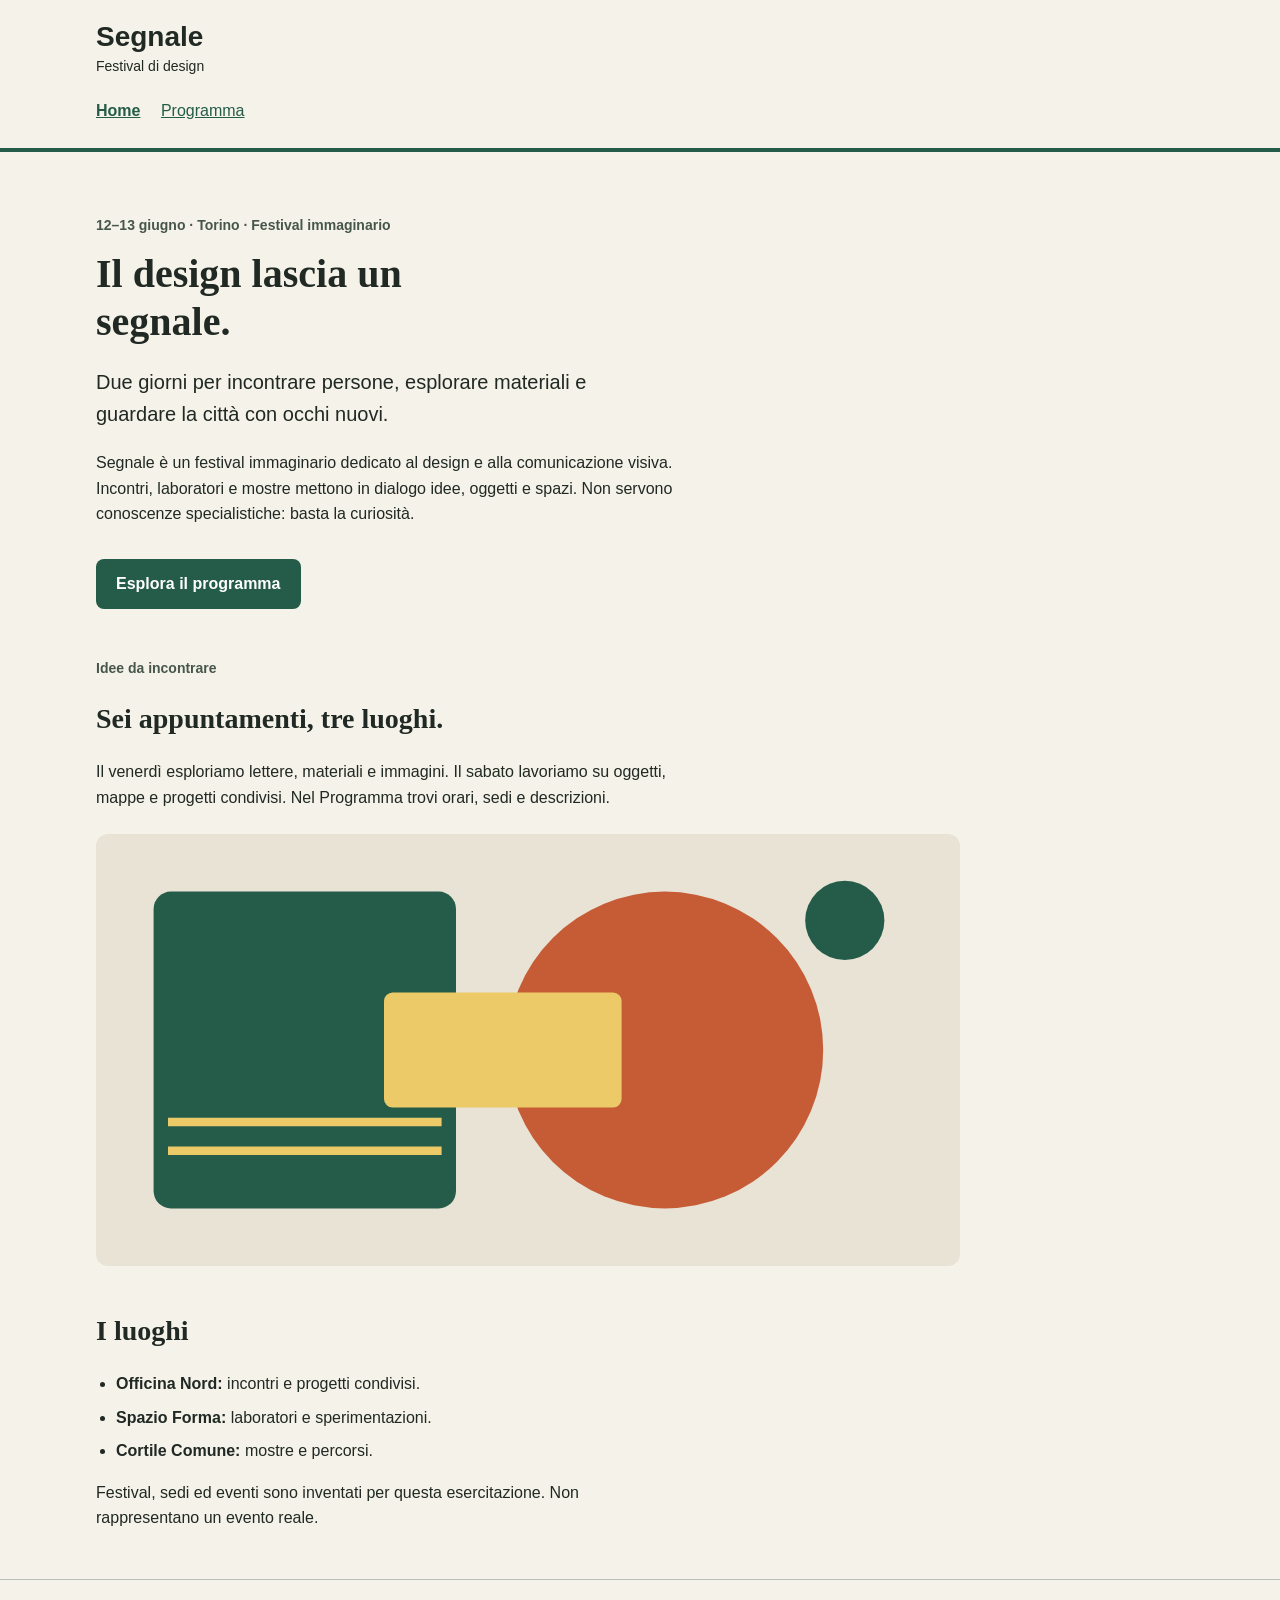
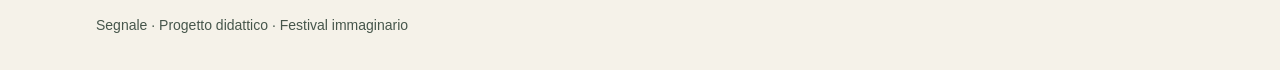
==== index.html @ 461329f4 "festival immaginario" ====
<!doctype html>
<html lang="it">
<head>
  <meta charset="utf-8">
  <meta name="viewport" content="width=device-width, initial-scale=1">
  <title>Segnale — Festival di design</title>
  <link rel="stylesheet" href="style.css">
</head>
<body>
  <a class="skip-link" href="#contenuto">Vai al contenuto</a>
  <header class="site-header">
    <div class="container">
      <a class="brand" href="index.html">Segnale<span>Festival di design</span></a>
      <nav aria-label="Navigazione principale">
        <a href="index.html" aria-current="page">Home</a>
        <!-- Da completare: collegare questa voce alla pagina Programma. -->
        <a href="programma.html">Programma</a>
      </nav>
    </div>
  </header>

  <main id="contenuto" class="container">
    <section class="intro" aria-labelledby="titolo-home">
      <p class="eyebrow">12–13 giugno · Torino · Festival immaginario</p>
      <h1 id="titolo-home">Il design lascia un segnale.</h1>
      <p class="lead">Due giorni per incontrare persone, esplorare materiali e guardare la città con occhi nuovi.</p>
      <p class="reading-text">Segnale è un festival immaginario dedicato al design e alla comunicazione visiva. Incontri, laboratori e mostre mettono in dialogo idee, oggetti e spazi. Non servono conoscenze specialistiche: basta la curiosità.</p>
      <!-- Da completare: anche questo collegamento deve aprire il Programma. -->
      <a class="button-link" href="programma.html">Esplora il programma</a>
    </section>

    <section class="content-section" aria-labelledby="titolo-festival">
      <p class="eyebrow">Idee da incontrare</p>
      <h2 id="titolo-festival">Sei appuntamenti, tre luoghi.</h2>
      <p class="reading-text">Il venerdì esploriamo lettere, materiali e immagini. Il sabato lavoriamo su oggetti, mappe e progetti condivisi. Nel Programma trovi orari, sedi e descrizioni.</p>
      <img class="festival-image" src="assets/festival.svg" alt="Composizione geometrica di cerchi e rettangoli nei colori del festival" width="1200" height="600">
    </section>

    <section class="content-section" aria-labelledby="titolo-luoghi">
      <h2 id="titolo-luoghi">I luoghi</h2>
      <ul class="venues">
        <li><strong>Officina Nord:</strong> incontri e progetti condivisi.</li>
        <li><strong>Spazio Forma:</strong> laboratori e sperimentazioni.</li>
        <li><strong>Cortile Comune:</strong> mostre e percorsi.</li>
      </ul>
      <p class="reading-text">Festival, sedi ed eventi sono inventati per questa esercitazione. Non rappresentano un evento reale.</p>
    </section>
  </main>

  <footer class="site-footer"><div class="container"><p>Segnale · Progetto didattico · Festival immaginario</p></div></footer>
</body>
</html>
---- style.css ----
/* Stile iniziale: tipografia, colori e variabili CSS sono già predisposti.
   Lavoreremo su collegamenti, CSS condiviso e disposizione delle schede. */

/* Scelte comuni: ogni regola usa var() per richiamarne il valore. */
:root {
  --colore-primario: #245c49;
  --colore-primario-scuro: #173f32;
  --colore-sfondo: #f5f2e9;
  --colore-testo: #202923;
  --font-testo: Arial, Helvetica, sans-serif;
  --font-titoli: Georgia, "Times New Roman", serif;
}

* {
  box-sizing: border-box;
}

body {
  margin: 0;
  background: var(--colore-sfondo);
  color: var(--colore-testo);
  font-family: var(--font-testo);
  font-size: 1rem;
  line-height: 1.6;
}

a {
  color: var(--colore-primario);
}

a:hover {
  text-decoration-thickness: 3px;
}

a:focus-visible {
  outline: 3px solid var(--colore-testo);
  outline-offset: 4px;
}

.container {
  width: 92%;
  max-width: 68rem;
  margin: 0 auto;
}

.site-header {
  padding: 1.25rem 0;
  border-bottom: 4px solid var(--colore-primario);
}

.brand {
  display: inline-block;
  color: var(--colore-testo);
  font-size: 1.75rem;
  font-weight: bold;
  line-height: 1.2;
  text-decoration: none;
}

.brand span {
  display: block;
  margin-top: 0.25rem;
  font-size: 0.875rem;
  font-weight: normal;
}

nav {
  margin-top: 1rem;
}

nav a {
  display: inline-block;
  margin-right: 1rem;
  padding: 0.25rem 0;
}

nav a[aria-current="page"] {
  font-weight: bold;
}

.intro {
  padding: 3rem 0 1rem;
}

.eyebrow,
.event-meta {
  color: #46564b;
  font-size: 0.875rem;
  font-weight: bold;
}

h1,
h2,
h3 {
  font-family: var(--font-titoli);
  line-height: 1.2;
}

h1 {
  max-width: 18ch;
  margin: 0.75rem 0 1.25rem;
  font-size: 2.5rem;
}

h2 {
  font-size: 1.75rem;
}

h3 {
  margin: 0.5rem 0 0.75rem;
  font-size: 1.375rem;
}

.lead {
  max-width: 48ch;
  font-size: 1.25rem;
}

.reading-text {
  max-width: 65ch;
}

.button-link {
  display: inline-block;
  margin-top: 1rem;
  padding: 0.75rem 1.25rem;
  border-radius: 0.5rem;
  background: var(--colore-primario);
  color: #ffffff;
  font-weight: bold;
  text-decoration: none;
}

.button-link:hover {
  background: var(--colore-primario-scuro);
}

.content-section {
  margin: 2rem 0 3rem;
}

.festival-image {
  display: block;
  width: 100%;
  max-width: 54rem;
  height: auto;
  margin-top: 1.5rem;
  border-radius: 0.75rem;
}

.venues {
  padding-left: 1.25rem;
}

.venues li {
  margin-bottom: 0.5rem;
}

.event-grid {
  display: grid;
  grid-template-columns: minmax(0, 1fr);
  gap: 1.5rem;
}


.event-card {
  margin-bottom: 1.5rem;
  overflow: hidden;
  border: 1px solid #b7c0b7;
  border-radius: 0.75rem;
  background: #ffffff;
}

.event-card img {
  display: block;
  width: 100%;
  height: auto;
}

.event-body {
  padding: 1.25rem;
}

.event-body p:last-child {
  margin-bottom: 0;
}

.event-place {
  color: #46564b;
  font-size: 0.875rem;
}

.site-footer {
  padding: 1.25rem 0;
  border-top: 1px solid #b7c0b7;
  color: #46564b;
  font-size: 0.875rem;
}

.skip-link {
  position: absolute;
  top: -6rem;
  left: 1rem;
  padding: 0.75rem 1rem;
  background: #ffffff;
  color: var(--colore-testo);
}

.skip-link:focus {
  top: 1rem;
}

@media (min-width: 600px) {
  .event-grid {
    grid-template-columns: repeat(2, minmax(0, 1fr));
  }
}
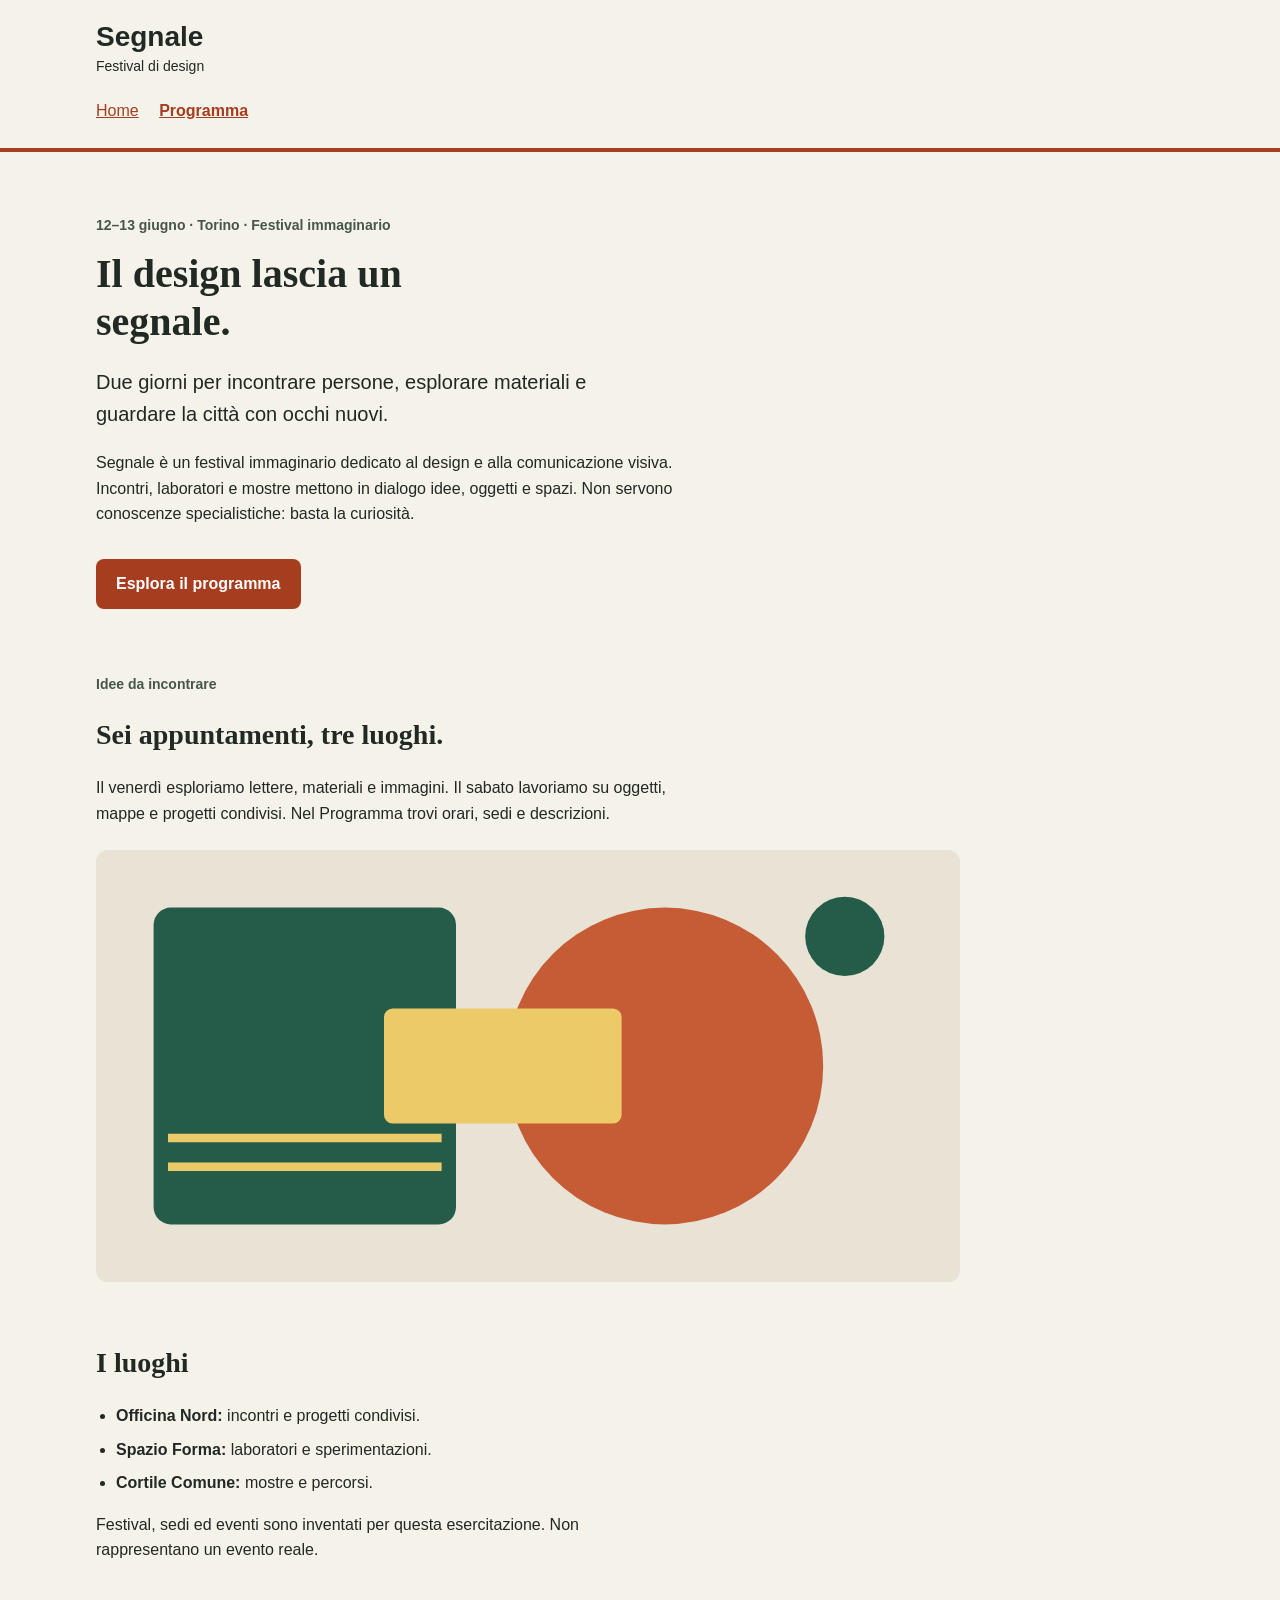
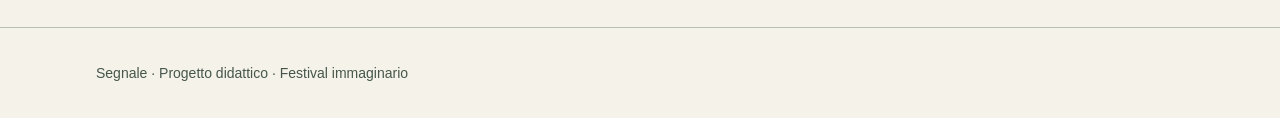
==== commit bae5aa0f: "Add files via upload" ====
--- a/index.html
+++ b/index.html
@@ -12,9 +12,8 @@
     <div class="container">
       <a class="brand" href="index.html">Segnale<span>Festival di design</span></a>
       <nav aria-label="Navigazione principale">
-        <a href="index.html" aria-current="page">Home</a>
-        <!-- Da completare: collegare questa voce alla pagina Programma. -->
-        <a href="programma.html">Programma</a>
+         <a href="index.html">Home</a>
+        <a href="programma.html" aria-current="page">Programma</a>
       </nav>
     </div>
   </header>
--- a/style.css
+++ b/style.css
@@ -3,12 +3,12 @@
 
 /* Scelte comuni: ogni regola usa var() per richiamarne il valore. */
 :root {
-  --colore-primario: #245c49;
-  --colore-primario-scuro: #173f32;
+  --colore-primario: #a63d1f;
+  --colore-primario-scuro: #702a14;
   --colore-sfondo: #f5f2e9;
   --colore-testo: #202923;
   --font-testo: Arial, Helvetica, sans-serif;
-  --font-titoli: Georgia, "Times New Roman", serif;
+  --font-titoli: Palatino, "Palatino Linotype", "Book Antiqua", Georgia, serif;
 }
 
 * {
@@ -136,7 +136,7 @@
 }
 
 .content-section {
-  margin: 2rem 0 3rem;
+  margin: 3rem 0 4rem;
 }
 
 .festival-image {
@@ -159,12 +159,11 @@
 .event-grid {
   display: grid;
   grid-template-columns: minmax(0, 1fr);
-  gap: 1.5rem;
+  gap: 2rem;
 }
 
 
 .event-card {
-  margin-bottom: 1.5rem;
   overflow: hidden;
   border: 1px solid #b7c0b7;
   border-radius: 0.75rem;
@@ -178,7 +177,7 @@
 }
 
 .event-body {
-  padding: 1.25rem;
+  padding: 1.5rem;
 }
 
 .event-body p:last-child {
@@ -215,3 +214,8 @@
     grid-template-columns: repeat(2, minmax(0, 1fr));
   }
 }
+@media (min-width: 1024px) {
+  .event-grid {
+    grid-template-columns: repeat(3, minmax(0, 1fr));
+  }
+}
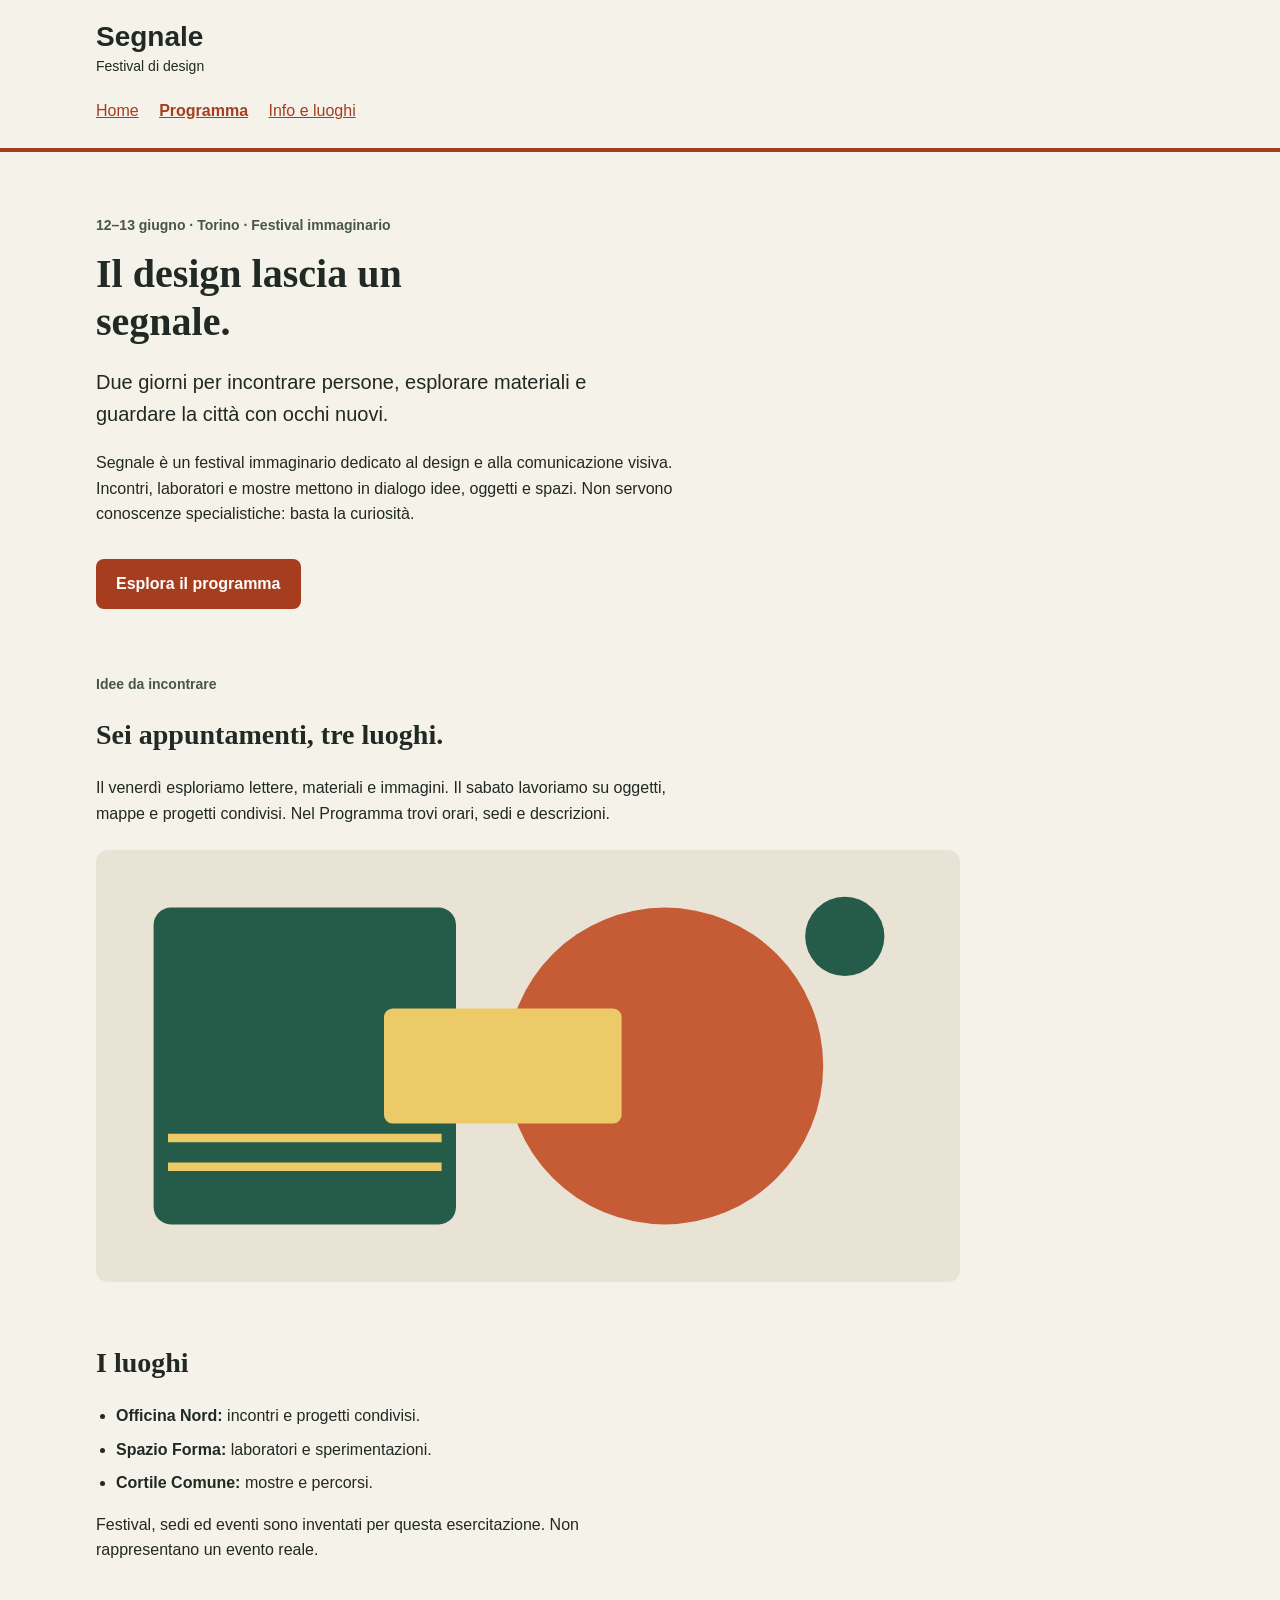
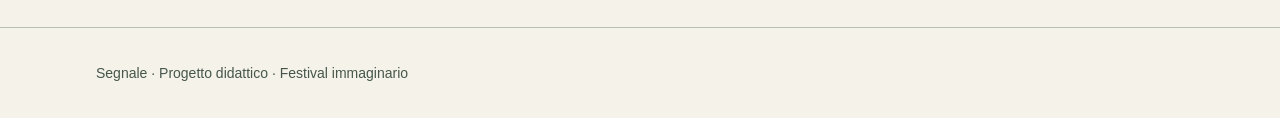
==== commit f3068b4f: "Add files via upload" ====
--- a/index.html
+++ b/index.html
@@ -14,6 +14,7 @@
       <nav aria-label="Navigazione principale">
          <a href="index.html">Home</a>
         <a href="programma.html" aria-current="page">Programma</a>
+        <a href="info.html">Info e luoghi</a>
       </nav>
     </div>
   </header>
@@ -24,7 +25,6 @@
       <h1 id="titolo-home">Il design lascia un segnale.</h1>
       <p class="lead">Due giorni per incontrare persone, esplorare materiali e guardare la città con occhi nuovi.</p>
       <p class="reading-text">Segnale è un festival immaginario dedicato al design e alla comunicazione visiva. Incontri, laboratori e mostre mettono in dialogo idee, oggetti e spazi. Non servono conoscenze specialistiche: basta la curiosità.</p>
-      <!-- Da completare: anche questo collegamento deve aprire il Programma. -->
       <a class="button-link" href="programma.html">Esplora il programma</a>
     </section>
 
--- a/style.css
+++ b/style.css
@@ -218,4 +218,142 @@
   .event-grid {
     grid-template-columns: repeat(3, minmax(0, 1fr));
   }
+}/* Pagina Info e luoghi */
+.info-grid {
+  display: grid;
+  grid-template-columns: minmax(0, 1fr);
+  gap: 2rem;
+}
+
+.info-card {
+  padding: 1.5rem;
+  border: 1px solid #b7c0b7;
+  border-top: 4px solid var(--colore-primario);
+  border-radius: 0.75rem;
+  background: #ffffff;
+}
+
+.info-card h3 {
+  margin-top: 0;
+}
+
+.info-card ul {
+  margin: 0;
+  padding-left: 1.25rem;
+}
+
+.info-card li {
+  margin-bottom: 0.5rem;
+}
+
+@media (min-width: 600px) {
+  .info-grid {
+    grid-template-columns: repeat(2, minmax(0, 1fr));
+  }
+}
+
+@media (min-width: 1024px) {
+  .info-grid {
+    grid-template-columns: repeat(3, minmax(0, 1fr));
+  }
+}
+/* Carosello luoghi */
+.luoghi-swiper {
+  width: 100%;
+  max-width: 54rem;
+  overflow: hidden;
+  border: 1px solid #b7c0b7;
+  border-radius: 0.75rem;
+  background: #ffffff;
+}
+
+.luoghi-swiper .swiper-slide {
+  margin: 0;
+}
+
+.luoghi-swiper img {
+  display: block;
+  width: 100%;
+  height: auto;
+}
+
+.luoghi-swiper figcaption {
+  padding: 1rem 1.5rem 1.5rem;
+}
+
+.luoghi-swiper figcaption strong {
+  display: block;
+  margin-bottom: 0.25rem;
+  font-family: var(--font-titoli);
+  font-size: 1.375rem;
+}
+
+.luoghi-controls {
+  display: flex;
+  flex-wrap: wrap;
+  gap: 0.75rem;
+  margin-top: 1rem;
+}
+
+.luoghi-controls button {
+  padding: 0.75rem 1.25rem;
+  border: 0;
+  border-radius: 0.5rem;
+  background: var(--colore-primario);
+  color: #ffffff;
+  font: inherit;
+  font-weight: bold;
+  cursor: pointer;
+}
+
+.luoghi-controls button:hover {
+  background: var(--colore-primario-scuro);
+}
+
+.luoghi-controls button:focus-visible {
+  outline: 3px solid var(--colore-testo);
+  outline-offset: 4px;
+}
+
+.luoghi-controls button:disabled {
+  opacity: 0.5;
+  cursor: not-allowed;
+}
+/* Mappa e indirizzi */
+.map-frame {
+  width: 100%;
+  max-width: 54rem;
+  overflow: hidden;
+  border: 1px solid #b7c0b7;
+  border-radius: 0.75rem;
+  background: #ffffff;
+}
+
+.map-frame iframe {
+  display: block;
+  width: 100%;
+  max-width: 100%;
+  height: 22rem;
+  border: 0;
+}
+
+.subsection-title {
+  margin-top: 2rem;
+}
+
+.info-card address {
+  margin-bottom: 1rem;
+  font-style: normal;
+}
+
+@media (min-width: 768px) {
+  .map-frame iframe {
+    height: 28rem;
+  }
+}
+#mappa-sedi {
+  width: 100%;
+  height: 450px;
+  border: none;
+  border-radius: 8px;
 }
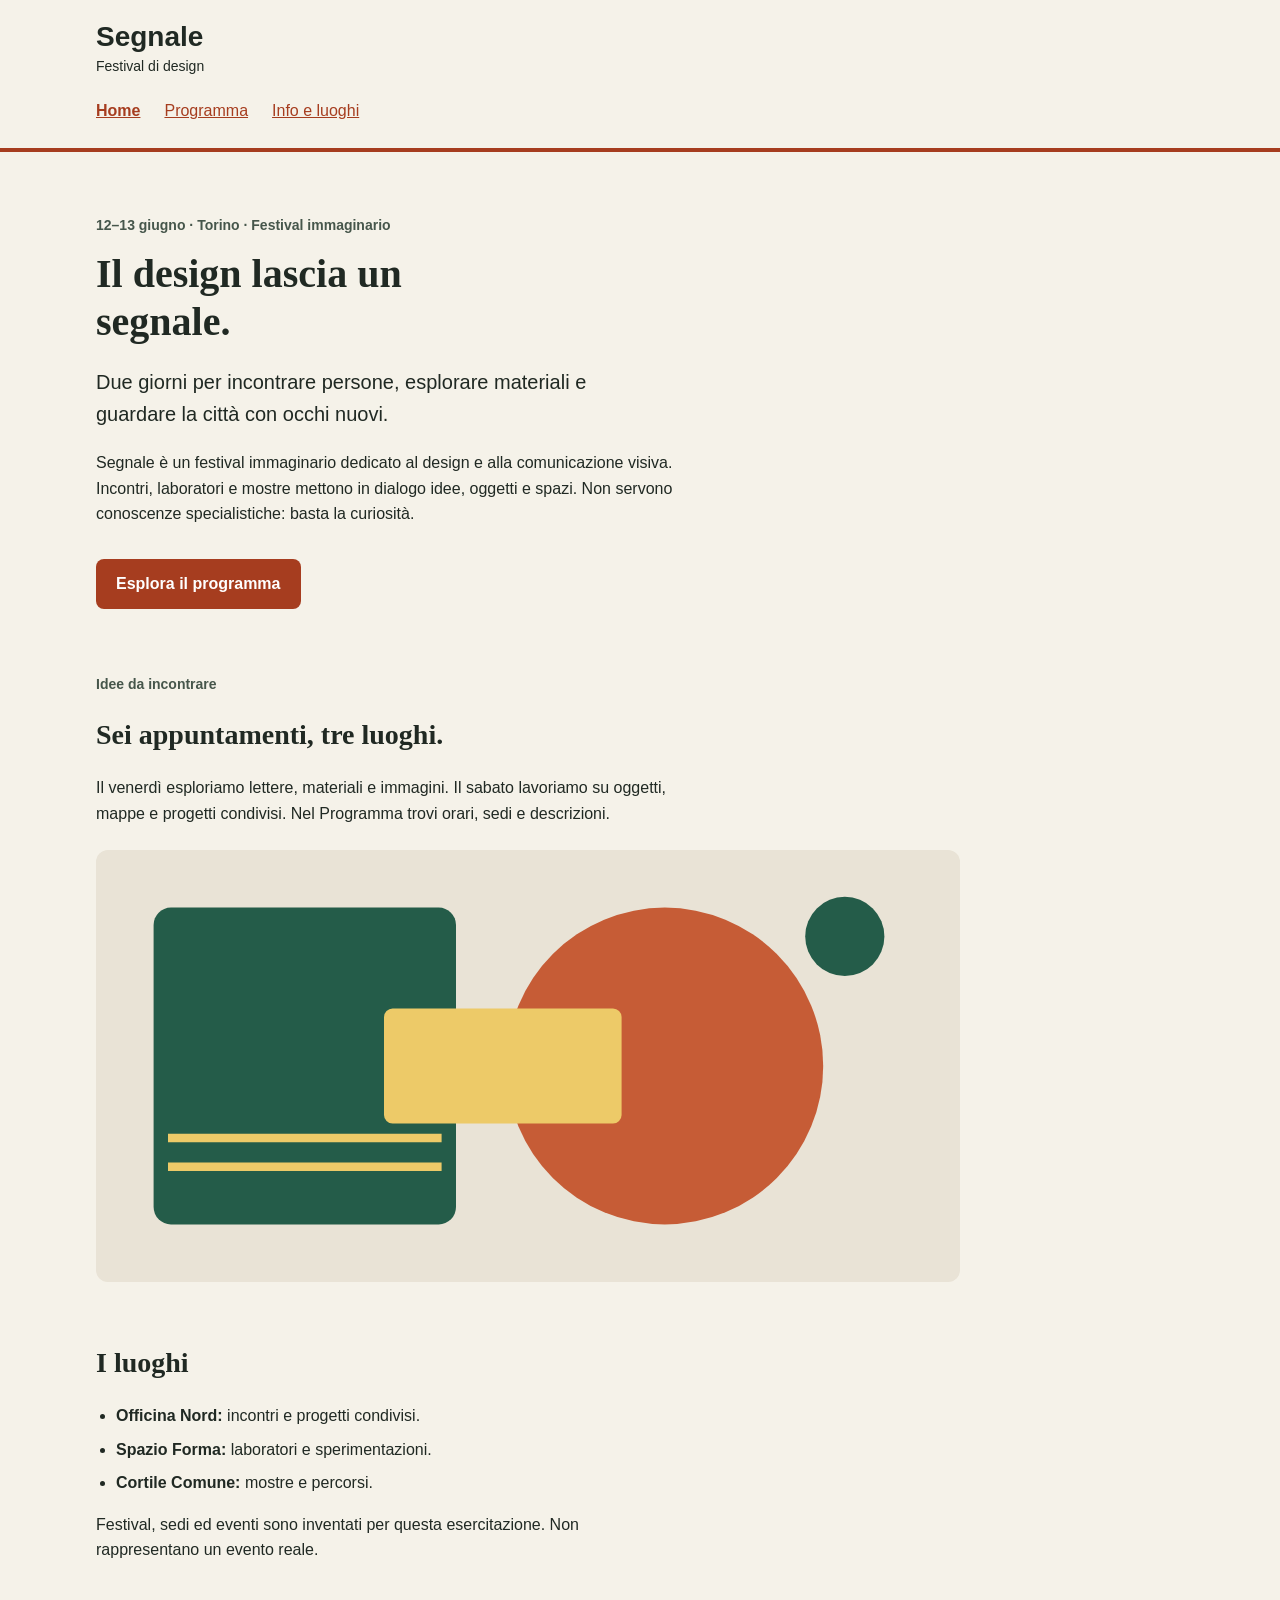
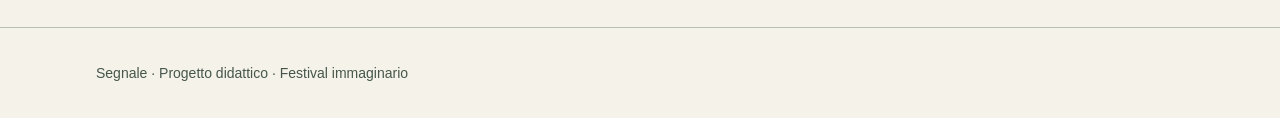
==== commit 1cad8a50: "Add files via upload" ====
--- a/index.html
+++ b/index.html
@@ -12,8 +12,8 @@
     <div class="container">
       <a class="brand" href="index.html">Segnale<span>Festival di design</span></a>
       <nav aria-label="Navigazione principale">
-         <a href="index.html">Home</a>
-        <a href="programma.html" aria-current="page">Programma</a>
+         <a href="index.html" aria-current="page">Home</a>
+        <a href="programma.html">Programma</a>
         <a href="info.html">Info e luoghi</a>
       </nav>
     </div>
--- a/style.css
+++ b/style.css
@@ -1,7 +1,3 @@
-/* Stile iniziale: tipografia, colori e variabili CSS sono già predisposti.
-   Lavoreremo su collegamenti, CSS condiviso e disposizione delle schede. */
-
-/* Scelte comuni: ogni regola usa var() per richiamarne il valore. */
 :root {
   --colore-primario: #a63d1f;
   --colore-primario-scuro: #702a14;
@@ -65,13 +61,28 @@
 }
 
 nav {
+  display: flex;
+  flex-direction: column;
+  align-items: flex-start;
+  gap: 0.25rem;
   margin-top: 1rem;
 }
 
 nav a {
-  display: inline-block;
-  margin-right: 1rem;
-  padding: 0.25rem 0;
+  display: block;
+  padding: 0.5rem 0;
+}
+
+@media (min-width: 600px) {
+  nav {
+    flex-direction: row;
+    flex-wrap: wrap;
+    gap: 0.5rem 1.5rem;
+  }
+
+  nav a {
+    padding: 0.25rem 0;
+  }
 }
 
 nav a[aria-current="page"] {
